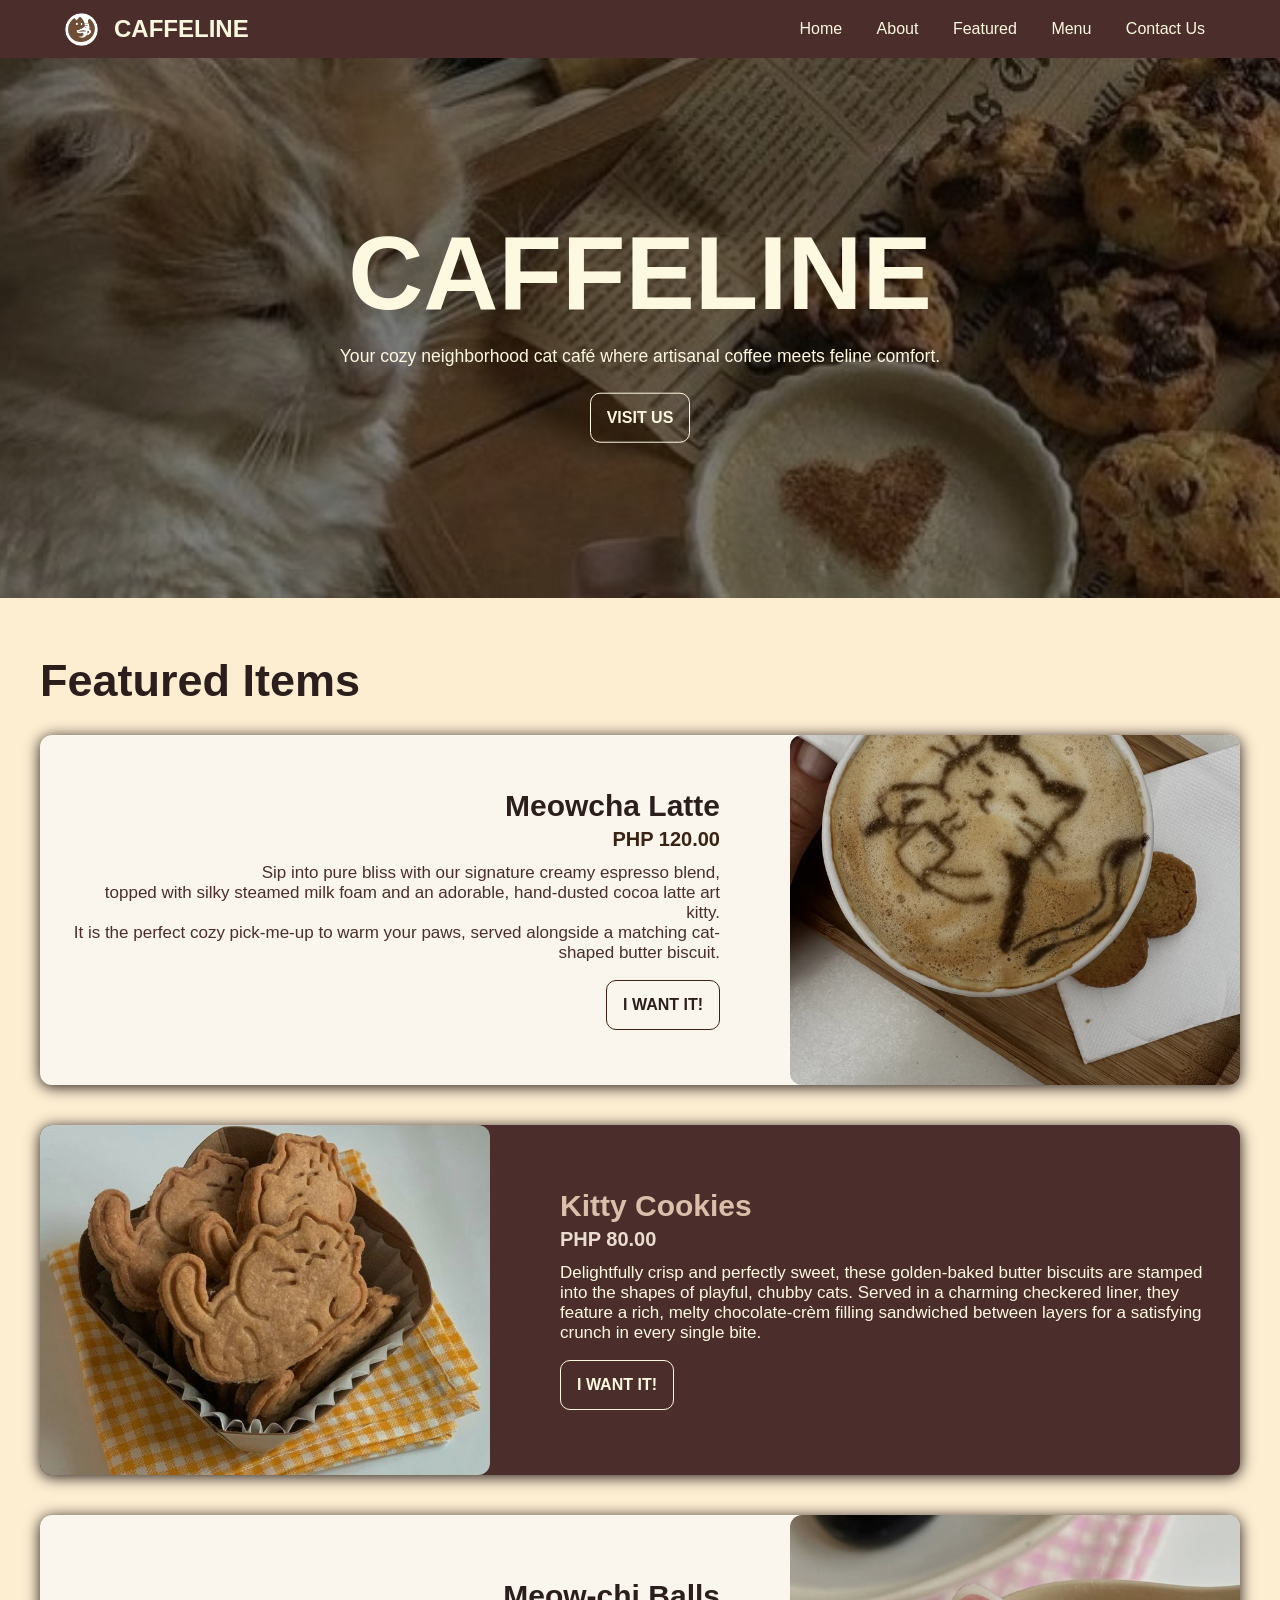
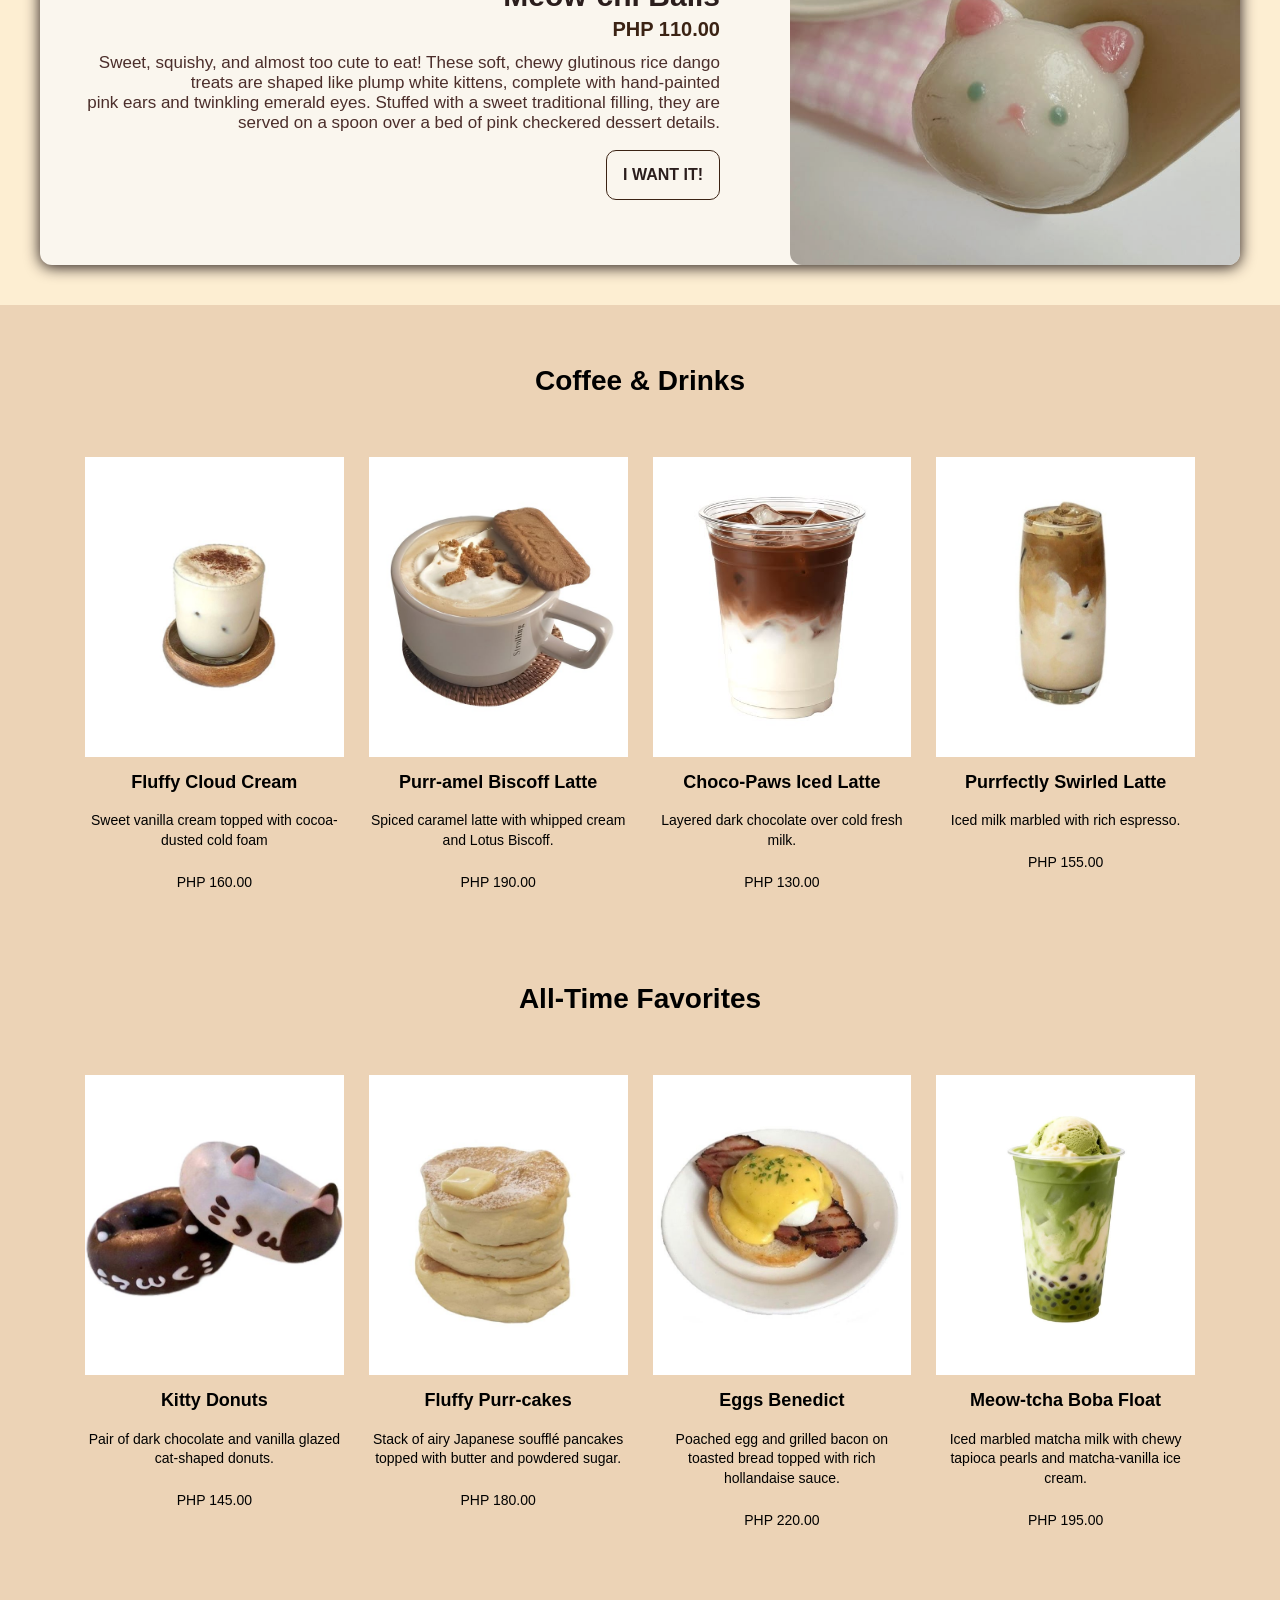
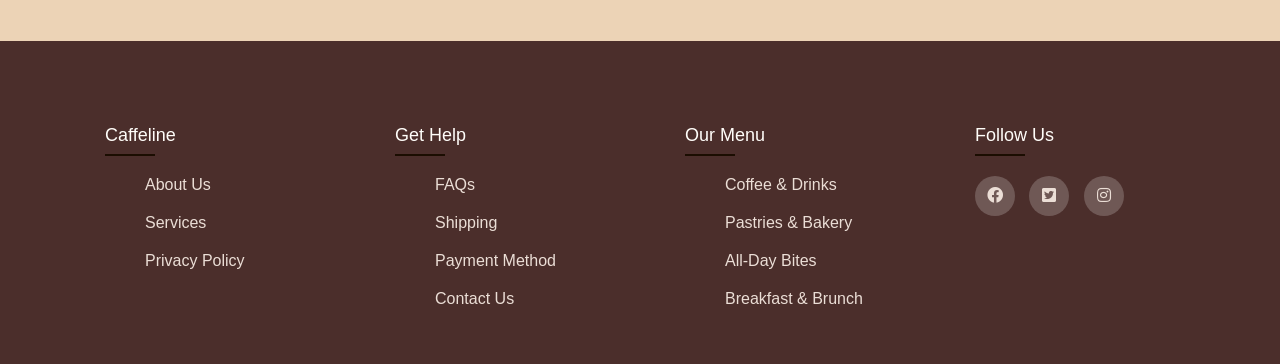
==== index.html @ 48b74e2a "Add files via upload" ====
<!DOCTYPE html>
<html lang="en">
<head>
    <meta charset="UTF-8">
    <meta name="viewport" content="width=device-width, initial-scale=1.0">
    <title>Caffeline</title>
    <link rel="stylesheet" href="caffeline.css">
    <link rel="stylesheet" href="https://use.fontawesome.com/releases/v5.8.2/css/all.css">
</head>
<body>
    <header>
        <div class="logo-container">
            <a href="#">
                <img src="Untitled design (1).png" alt="Caffeline Logo" class="logo-img">
                <span class="logo-text">CAFFELINE</span>
            </a>
        </div>

        <nav>
            <a href="#Home">Home</a>
            <a href="aboutus.html">About</a>
            <a href="#Featured-Items">Featured</a>
            <a href="#Menu">Menu</a>
            <a href="contact.html">Contact Us</a>
        </nav>
    </header>

    <section class="hero" id="Home">
        <div class="hero-container">
            <img src="hero2.jpg" alt="meow">
            
        
            <div class="hero-welcome">
                <h2>CAFFELINE</h2>
                <p>Your cozy neighborhood cat café where artisanal coffee meets feline comfort.</p>
                <button class="b">VISIT US</button>
            </div>
        </div>
    </section>

    <section class="feature" id="Featured-Items">
        <div class="feature-container">

            <div class="feature-header">
                <h2>Featured Items</h2>
            </div>
            
            <div class="feature-item">
                <div class="feature-img">
                    <img src="coffee.jpg" alt="meowcha">
                </div>
                
                <div class="feature-content">
                    <h3>Meowcha Latte</h3>
                    <h4>PHP 120.00</h4>
                    <p>Sip into pure bliss with our signature creamy espresso blend, <br> topped with silky steamed milk foam and an adorable, hand-dusted cocoa latte art kitty. <br> It is the perfect cozy pick-me-up to warm your paws, served alongside a matching cat-shaped butter biscuit.</p>
                    <button class="feature-button">I WANT IT!</button>
                </div>
            </div>

            <div class="feature-item2">
                <div class="feature-img">
                    <img src="kitty cookies.jpg" alt="cookies">
                </div>
                
                <div class="feature-content2">
                    <h3>Kitty Cookies</h3>
                    <h4>PHP 80.00</h4>
                    <p>Delightfully crisp and perfectly sweet, these golden-baked butter biscuits are stamped <br> into the shapes of playful, chubby cats. Served in a charming checkered liner, they <br> feature a rich, melty chocolate-crèm filling sandwiched between layers for a satisfying crunch in every single bite.</p>
                    <button class="feature-button2">I WANT IT!</button>
                </div>
            </div>

            <div class="feature-item">
                <div class="feature-img">
                    <img src="mochi.jpg" alt="mochi">
                </div>
                
                <div class="feature-content">
                    <h3>Meow-chi Balls</h3>
                    <h4>PHP 110.00</h4>
                    <p>Sweet, squishy, and almost too cute to eat! These soft, chewy glutinous rice dango <br> treats are shaped like plump white kittens, complete with hand-painted <br> pink ears and twinkling emerald eyes. Stuffed with a sweet traditional filling, they are served on a spoon over a bed of pink checkered dessert details.</p>
                    <button class="feature-button">I WANT IT!</button>
                </div>
            </div>
        </div>
    </section>

    <section class="Menu" id="Menu">
        <div class="menu-header">
                <h2>Coffee & Drinks</h2>
        </div>

        <div class="menu-container">

            <div class="menu-item">
                <div class="product">
                    <a href=""><img src="white.jpg" style="height: 300px;"></a>
                    <div class="overlay">
                        <button type="button" class="bruh" title="Quick Shop"><i class="far fa-eye"></i></button>
                        <button type="button" class="bruh" title="Add to Wishlist"><i class="fas fa-heart"></i></button>
                    </div>
                </div>

                <div class="product-text">
                    <h2>Fluffy Cloud Cream</h2>
                    <h4>Sweet vanilla cream topped with cocoa-dusted cold foam</h4>
                    <h5>PHP 160.00</h5>
                </div>
            </div>

            <div class="menu-item">
                <div class="product">
                    <a href=""><img src="biscoff.jpg" style="height: 300px;"></a>
                    <div class="overlay">
                        <button type="button" class="bruh" title="Quick Shop"><i class="far fa-eye"></i></button>
                        <button type="button" class="bruh" title="Add to Wishlist"><i class="fas fa-heart"></i></button>
                    </div>
                </div>

                <div class="product-text">
                    <h2>Purr-amel Biscoff Latte</h2>
                    <h4>Spiced caramel latte with whipped cream and Lotus Biscoff.</h4>
                    <h5>PHP 190.00</h5>
                </div>
            </div>

            <div class="menu-item">
                <div class="product">
                    <a href=""><img src="chocolatte.jpg" style="height: 300px;"></a>
                    <div class="overlay">
                        <button type="button" class="bruh" title="Quick Shop"><i class="far fa-eye"></i></button>
                        <button type="button" class="bruh" title="Add to Wishlist"><i class="fas fa-heart"></i></button>
                    </div>
                </div>

                <div class="product-text">
                    <h2>Choco-Paws Iced Latte</h2>
                    <h4>Layered dark chocolate over cold fresh milk.</h4>
                    <h5>PHP 130.00</h5>
                </div>
            </div>


            <div class="menu-item">
                <div class="product">
                    <a href=""><img src="coffeeice.jpg" style="height: 300px;"></a>
                    <div class="overlay">
                        <button type="button" class="bruh" title="Quick Shop"><i class="far fa-eye"></i></button>
                        <button type="button" class="bruh" title="Add to Wishlist"><i class="fas fa-heart"></i></button>
                    </div>
                </div>

                <div class="product-text">
                    <h2>Purrfectly Swirled Latte</h2>
                    <h4>Iced milk marbled with rich espresso.</h4>
                    <h5>PHP 155.00</h5>
                </div>
            </div>
        </div>

        <div class="menu-header">
            <h2>All-Time Favorites</h2>
        </div>

        <div class="menu-container">

            <div class="menu-item">
                <div class="product">
                    <a href=""><img src="meow donuts.jpg" style="height: 300px;"></a>
                    <div class="overlay">
                        <button type="button" class="bruh" title="Quick Shop"><i class="far fa-eye"></i></button>
                        <button type="button" class="bruh" title="Add to Wishlist"><i class="fas fa-heart"></i></button>
                    </div>
                </div>

                <div class="product-text">
                    <h2>Kitty Donuts</h2>
                    <h4>Pair of dark chocolate and vanilla glazed cat-shaped donuts.</h4>
                    <h5>PHP 145.00</h5>
                </div>
            </div>

            <div class="menu-item">
                <div class="product">
                    <a href=""><img src="pankek.jpg" style="height: 300px;"></a>
                    <div class="overlay">
                        <button type="button" class="bruh" title="Quick Shop"><i class="far fa-eye"></i></button>
                        <button type="button" class="bruh" title="Add to Wishlist"><i class="fas fa-heart"></i></button>
                    </div>
                </div>

                <div class="product-text">
                    <h2>Fluffy Purr-cakes</h2>
                    <h4>Stack of airy Japanese soufflé pancakes topped with butter and powdered sugar.</h4>
                    <h5>PHP 180.00</h5>
                </div>
            </div>

            <div class="menu-item">
                <div class="product">
                    <a href=""><img src="eggsbenedik.jpg" style="height: 300px;"></a>
                    <div class="overlay">
                        <button type="button" class="bruh" title="Quick Shop"><i class="far fa-eye"></i></button>
                        <button type="button" class="bruh" title="Add to Wishlist"><i class="fas fa-heart"></i></button>
                    </div>
                </div>

                <div class="product-text">
                    <h2>Eggs Benedict</h2>
                    <h4>Poached egg and grilled bacon on toasted bread topped with rich hollandaise sauce.</h4>
                    <h5>PHP 220.00</h5>
                </div>
            </div>


            <div class="menu-item">
                <div class="product">
                    <a href=""><img src="green.jpg" style="height: 300px;"></a>
                    <div class="overlay">
                        <button type="button" class="bruh" title="Quick Shop"><i class="far fa-eye"></i></button>
                        <button type="button" class="bruh" title="Add to Wishlist"><i class="fas fa-heart"></i></button>
                    </div>
                </div>

                <div class="product-text">
                    <h2>Meow-tcha Boba Float</h2>
                    <h4>Iced marbled matcha milk with chewy tapioca pearls and matcha-vanilla ice cream.</h4>
                    <h5>PHP 195.00</h5>
                </div>
            </div>

        </div>
    </section>


    <footer class="footer" id="Contact">
        <div class="footer-container">
           <div class="row">
                <div class="footer-deets">
                    <h4>Caffeline</h4>
                    <ul>
                        <li><a href="#">About us</a></li>
                        <li><a href="#">Services</a></li>
                        <li><a href="#">Privacy Policy</a></li>
                    </ul>
                </div> 
                
                <div class="footer-deets">
                    <h4>Get Help</h4>
                    <ul>
                        <li><a href="#">FAQs</a></li>
                        <li><a href="#">Shipping</a></li>
                        <li><a href="#">Payment Method</a></li>
                        <li><a href="#">Contact Us</a></li>
                    </ul>
                </div>

                <div class="footer-deets">
                    <h4>Our Menu</h4>
                    <ul>
                        <li><a href="#">Coffee & Drinks</a></li>
                        <li><a href="#">Pastries & Bakery</a></li>
                        <li><a href="#">All-Day Bites</a></li>
                        <li><a href="#">Breakfast & Brunch</a></li>
                    </ul>
                </div>

                <div class="footer-deets">
                    <h4>Follow Us</h4>
                    <div class="social-links">
                        <a href="#"><i class="fab fa-facebook text-white mx-0"></i></a>
					    <a href="#"><i class="fab fa-twitter-square text-white mx-4"></i></a>
					    <a href="#"><i class="fab fa-instagram text-white"></i></a>
                    </div>
                </div>  
            </div>
        </div>
    </footer>

</body>
</html>
---- caffeline.css ----
.container{
    display: grid;
    grid-template-rows: 1fr 1fr 1fr;
    gap: 15px;
}

body{
    font-family:'Lucida Sans', 'Lucida Sans Regular', 'Lucida Grande', 'Lucida Sans Unicode', Geneva, Verdana, sans-serif;
    margin: 0;
    background-color: rgb(253, 238, 210);
}

header{
    display: flex;
    justify-content: space-between;
    align-items: center;
    background-color: #4B2E2B;
    padding: 10px;
}

nav a{
    text-decoration: none;
    display: inline-block;
    padding: 10px 10px;
    margin-left: 10px;
    border-radius: 5px;
    background-color: #4B2E2B;
    color: rgb(253, 248, 224);
    transition: background-color 0.3s ease, color 0.3s ease;
}

nav a:hover{
    background-color: #201514;
}

header nav{
    margin-right: 55px;
}

.logo-container a{
    display: flex;
    align-items: center;
    text-decoration: none;
}

.logo-img {
    height: 35px;
    width: auto;
    margin-right: 10px;
    margin-left: 54px;
}

.logo-text {
    font-family: 'Lucida Sans', 'Lucida Sans Regular', 'Lucida Grande', 'Lucida Sans Unicode', Geneva, Verdana, sans-serif;
    font-size: 24px;
    font-weight: bold;
    color: rgb(253, 248, 224);
    margin-left: 5px;
}

header a{
    color: rgb(253, 248, 224);
    font-family: 'Lucida Sans', 'Lucida Sans Regular', 'Lucida Grande', 'Lucida Sans Unicode', Geneva, Verdana, sans-serif;
    text-decoration: none;
}

.hero{
    width: 100%;
    color: rgb(253, 248, 224);
}

.hero-container{
    position: relative;
    width: 100%;
    height: 60vh;
    overflow: hidden;
}

.hero-container img {
  width: 100%;
  height: 100%;
  display: block;
  filter: blur(2px);
  filter: brightness(0.5);
  object-fit: cover;
  object-position: center;

}

.hero-welcome {
    position: absolute;
    top: 50%;
    left: 50%;
    transform: translate(-50%, -50%); 
    display: flex;
    flex-direction: column;
    align-items: center;
    justify-content: center;
    gap: 8px; 
    
    text-align: center;
    width: 90%; 
    box-sizing: border-box;
}

.hero-welcome h2 {
    font-family: 'Lucida Sans', 'Lucida Sans Regular', 'Lucida Grande', 'Lucida Sans Unicode', Geneva, Verdana, sans-serif;
    font-size: clamp(3.5rem, 10vw, 6.5rem); 
    margin: 0;
    margin-bottom: -25px;
    color: rgb(253, 248, 224);
}

.hero-welcome p {
    font-family: 'Trebuchet MS', 'Lucida Sans Unicode', 'Lucida Grande', 'Lucida Sans', Arial, sans-serif;
    font-size: clamp(0.75rem, 2vw, 1.1rem);
    margin-top: 30px;
    
}

.b {
    appearance: none;
    background-color: transparent;
    border: 1px solid rgb(253, 248, 224);
    border-radius: 10px;
    box-sizing: border-box;
    color: rgb(253, 248, 224);
    cursor: pointer;
    display: inline-block;
    font-family: 'Trebuchet MS', 'Lucida Sans Unicode', 'Lucida Grande', 'Lucida Sans', Arial, sans-serif;
    font-size: 16px;
    font-weight: 600;
    line-height: normal;
    margin: 0;
    min-height: 50px;
    min-width: 0;
    outline: none;
    padding: 8px 16px;
    text-align: center;
    text-decoration: none;
    transition: all 300ms cubic-bezier(.23, 1, 0.32, 1);
    user-select: none;
    -webkit-user-select: none;
    touch-action: manipulation;
    width: auto;
}

.b:disabled {
    pointer-events: none;
}

.b:hover {
    color: #201514;
    background-color:rgb(253, 248, 224);
    box-shadow: rgba(31, 28, 28, 0.25) 0 8px 15px;
    transform: translateY(-2px);
}

.b:active {
    box-shadow: none;
    transform: translateY(0);
}

.about{
    background-color:rgb(253, 248, 224);
    padding: 40px 1%;
}

.about-container{
    display: flex;
    align-items: center;
    justify-content: space-between;
    gap: 40px;
    max-width: 1200px;
    margin: 0 auto;
    color: #4B2E2B;

}

.about-image, .about-content{
    flex: 1;
}

.about-image img {
    width: 100%;
    height: auto;
    border-radius: 12px;
    box-shadow: 0 6px 18px #201514;
    filter: brightness(0.9)
}

.about-content {
    margin-top: -50px;
}

.about-content h2{
    font-family:'Lucida Sans', 'Lucida Sans Regular', 'Lucida Grande', 'Lucida Sans Unicode', Geneva, Verdana, sans-serif;
    font-size: 50px;
    color: #2b1e1d;
}

.about-content p{
    font-family: 'Trebuchet MS', 'Lucida Sans Unicode', 'Lucida Grande', 'Lucida Sans', Arial, sans-serif;
    margin-top: -30px;
    font-size: 17px;
}

.feature-box {
    display: grid;
    grid-template-columns: repeat(3, 1fr);
    gap: 15px;
    margin-top: 30px;
}

.feature-card {
    background-color: #dbbfaa;
    border: 1px solid #ebdcd0;
    border-radius: 12px;
    padding: 16px 10px;
    text-align: center;
    box-shadow: 0 4px 12px rgba(0, 0, 0, 0.03);
    transition: transform 0.2s ease, box-shadow 0.2s ease;
}

.feature-card:hover {
    transform: translateY(-4px);
    box-shadow: 0 8px 18px rgba(0, 0, 0, 0.08);
}

.card-icon {
    font-size: 1.5rem;
    display: block;
    margin-bottom: 6px;
}

.card-text {
    font-size: 0.85rem;
    font-weight: 700;
    color: #3b2314;
    display: block;
    line-height: 1.3;
}

.contact {
  background-color: rgb(253, 238, 210); 
  font-family: 'Trebuchet MS', 'Lucida Sans Unicode', 'Lucida Grande', 'Lucida Sans', Arial, sans-serif;
  color: #4a4a4a;
  padding: 2.5rem;
  display: flex;
  justify-content: center;
}

.contact-container {
  background-color: #f7f4f2; 
  width: 100%;
  max-width: 1100px;
  padding: 4rem 5rem;
  display: grid;
  grid-template-columns: 1fr 1.2fr;
  gap: 4rem;
  align-items: start;
  box-shadow: 0 10px 30px rgba(0, 0, 0, 0.05);
}


.contact-info h1 {
  font-family: 'Trebuchet MS', 'Lucida Sans Unicode', 'Lucida Grande', 'Lucida Sans', Arial, sans-serif;
  font-size: 2.8rem;
  font-weight: 600;
  color: #724017;
  margin-bottom: 1rem;
  line-height: 1.15;
}

.contact-info h3 {
  font-family: 'Lucida Sans', 'Lucida Sans Regular', 'Lucida Grande', 'Lucida Sans Unicode', Geneva, Verdana, sans-serif;
  font-size: 1.1rem;
  font-weight: 400;
  color: #8c4327;
  margin-bottom: 1.5rem;
}

.contact-info p {
  font-size: 0.85rem;
  line-height: 1.7;
  color: #777;
  max-width: 28ch;
  margin-bottom: 4.5rem;
}

.contact-detail {
  display: flex;
  flex-direction: column;
  gap: 1.2rem;
}

.detail-row {
  display: flex;
  align-items: center;
  gap: 1.2rem;
}

.detail-row > i {
  font-size: 1.2rem;
  color: #333;
  width: 20px;
  text-align: center;
}

.detail-row a {
  font-size: 0.85rem;
  color: #4a4a4a;
  text-decoration: underline;
}

.social-icons {
  display: flex;
  align-items: center;
  gap: 0.6rem;
}

.social-icons a {
  display: inline-flex;
  justify-content: center;
  align-items: center;
  width: 24px;
  height: 24px;
  background-color: #1a1a1a;
  color: #fff;
  border-radius: 50%;
  font-size: 0.75rem;
  text-decoration: none;
  transition: background-color 0.2s ease;
}

.social-icons a:hover {
  background-color: #8c4327;
}

.contact-form-container {
  margin-top: 2.5rem;
}

.contact-form .name-row {
  display: grid;
  grid-template-columns: 1fr 1fr;
  gap: 1.2rem 1rem;
}

.form-set {
  display: flex;
  flex-direction: column;
  gap: 0.4rem;
}

.form-set:nth-child(3),
.form-set:nth-child(4),
.form-button {
  grid-column: span 2;
}

.form-set label {
  font-size: 0.8rem;
  color: #555;
}

.form-set input,
.form-set textarea {
  width: 100%;
  background-color: transparent;
  border: 1px solid #666;
  padding: 0.6rem;
  font-family: inherit;
  font-size: 0.9rem;
  color: #333;
  outline: none;
  box-sizing: border-box;
}

.form-set textarea {
  resize: vertical;
}

.form-set input:focus,
.form-set textarea:focus {
  border-color: #8c4327;
}

.form-button {
  display: flex;
  justify-content: flex-end;
  margin-top: 0.2rem;
}

.submit-btn {
  background-color: #8c4327;
  color: #fff;
  border: none;
  padding: 0.65rem 2.5rem;
  font-size: 0.85rem;
  cursor: pointer;
  transition: background-color 0.2s ease;
}

.submit-btn:hover {
  background-color: #6e331c;
}


.feature {
    padding: 20px 1%;
    padding-bottom: 40px;
}

.feature-content, .feature-content2 {
    padding: 30px;
    box-sizing: border-box;
}

.feature-header {
    font-family: 'Trebuchet MS', 'Lucida Sans Unicode', 'Lucida Grande', 'Lucida Sans', Arial, sans-serif;
    font-size: 30px;
    color: #2b1e1d;
    margin-bottom: -50px;
}

.feature-item {
    background-color: #FAF6EE;
    border-radius: 12px;
    box-shadow: 0 2px 15px #201514;
}

.feature-container {
    display: flex;
    flex-direction: column;
    gap: 40px;
    max-width: 1200px;
    margin: 0 auto;
    color: #4B2E2B;
}

.feature-item , .feature-item2 {
    display: flex;
    align-items: center;
    justify-content: center;
    gap: 40px;
    width: 100%;
}

.feature-item2 {
    background-color: #4B2E2B;
    border-radius: 12px;
    box-shadow: 0 2px 15px #201514;
    color: rgb(253, 248, 224);  
}

.feature-content2 h3{
    font-size: 30px;
    margin: 0;
    color: #dbbfaa;
    
}

.feature-content2 h4 {
    font-family: 'Trebuchet MS', 'Lucida Sans Unicode', 'Lucida Grande', 'Lucida Sans', Arial, sans-serif;
    font-size: 20px;
    color: #ebdcd0;
    margin-top: 5px;
    margin-bottom: -5px;
}


.feature-content2 p{
    font-family: 'Trebuchet MS', 'Lucida Sans Unicode', 'Lucida Grande', 'Lucida Sans', Arial, sans-serif;
    font-size: 17px;
}


.feature-button2 {

    appearance: none;
    background-color: transparent;
    border: 1px solid rgb(253, 248, 224);
    border-radius: 10px;
    box-sizing: border-box;
    color: rgb(253, 248, 224);
    cursor: pointer;
    display: inline-block;
    font-family: 'Trebuchet MS', 'Lucida Sans Unicode', 'Lucida Grande', 'Lucida Sans', Arial, sans-serif;
    font-size: 16px;
    font-weight: 600;
    line-height: normal;
    margin: 0;
    min-height: 50px;
    min-width: 0;
    outline: none;
    padding: 8px 16px;
    text-align: center;
    text-decoration: none;
    transition: all 300ms cubic-bezier(.23, 1, 0.32, 1);
    user-select: none;
    -webkit-user-select: none;
    touch-action: manipulation;
    width: auto;
}

.feature-button2:disabled {
    pointer-events: none;
}

.feature-button2:hover {
    color: #201514;
    background-color:rgb(253, 248, 224);
    box-shadow: rgba(31, 28, 28, 0.25) 0 8px 15px;
    transform: translateY(-2px);
}

.feature-button2:active {
    box-shadow: none;
    transform: translateY(0);
}


.feature-img img{
    display: block;
    width: 450px;
    height: 350px;
    object-fit: cover;
    border-radius: 12px;
    filter: brightness(0.9);
}

.feature-content {
    text-align: right;
}

.feature-content h3 {
    font-size: 30px;
    margin: 0;
    color: #2b1e1d;
}

.feature-content h4 {
    font-family: 'Trebuchet MS', 'Lucida Sans Unicode', 'Lucida Grande', 'Lucida Sans', Arial, sans-serif;
    font-size: 20px;
    color: #3b2314;
    margin-top: 5px;
    margin-bottom: -5px;
}

.feature-content p{
    font-family: 'Trebuchet MS', 'Lucida Sans Unicode', 'Lucida Grande', 'Lucida Sans', Arial, sans-serif;
    font-size: 17px;

}

.feature-item:nth-child(even) {
    flex-direction: row-reverse;
}

.feature-button {

    appearance: none;
    background-color: transparent;
    border: 1px solid #3b2314;
    border-radius: 10px;
    box-sizing: border-box;
    color: #2b1e1d;
    cursor: pointer;
    align-items: right;
    font-family: 'Trebuchet MS', 'Lucida Sans Unicode', 'Lucida Grande', 'Lucida Sans', Arial, sans-serif;
    font-size: 16px;
    font-weight: 600;
    line-height: normal;
    margin: 0;
    min-height: 50px;
    min-width: 0;
    outline: none;
    padding: 8px 16px;
    text-align: center;
    text-decoration: none;
    transition: all 300ms cubic-bezier(.23, 1, 0.32, 1);
    user-select: none;
    -webkit-user-select: none;
    touch-action: manipulation;
    width: auto;
}

.feature-button:disabled {
    pointer-events: none;
}

.feature-button:hover {
    color: #201514;
    background-color:#4B2E2B;
    box-shadow: rgba(31, 28, 28, 0.25) 0 8px 15px;
    transform: translateY(-2px);
}

.feature-button:active {
    box-shadow: none;
    transform: translateY(0);
}

.Menu{
    background-color:#ecd3b6;
    padding-bottom: 20px;
    padding-top: 20px;
}

.menu-container {
    max-width: 1150px;
    margin: 40px auto; 
    padding: 20px 20px;
    box-sizing: border-box;
    
}

.menu-header h2 {
    font-size: 28px;
    margin-bottom: 20px;
    margin-top: 40px;
    text-align: center; 
}

.menu-container {
    display: flex;
    justify-content: center;
    gap: 25px;
    flex-wrap: wrap;
}

.menu-item {
    flex: 1;
    min-width: 220px;
}

.product {
    position: relative;
    overflow: hidden;
    background-color: #ffffff;
}

.product img {
    width: 100%;
    height: 280px;
    object-fit: cover;
    display: block;
}

.product-text {
    font-family: 'Trebuchet MS', 'Lucida Sans Unicode', 'Lucida Grande', 'Lucida Sans', Arial, sans-serif;
    text-align: center;
    margin-top: 15px;
}

.product-text h2 {
    font-size: 18px;
    font-weight: bold;
    margin-bottom: 5px;
}

.product-text h4 {
    font-size: 14px;
    font-weight: normal;
    line-height: 1.4;
    margin-bottom: 6px;
}

.product-text h5 {
    font-size: 14px;
    font-weight: normal;
    padding-bottom: 10px;
}

.overlay{
    display: block;
    opacity: 0;
    position: absolute;
    top: 10%;
    margin-left: 0;
    width: 50px;
}

.product:hover .overlay {
    opacity: 1;
    transition: 1s;
    transform: translateY(-20px);
} 

.product:hover {
opacity: 1;
transition: 1s;
transform: translateY(-20px);
}

.product:hover:before {
opacity: 1;
}

.overlay .fa{
cursor: pointer;
background-color: #E1E1DF; 
color: #000000;
height: 35px;
width: 35px;
font-size: 20px;
padding: 20 px;
margin: 10%;
margin-bottom: 5%;
}

.overlay .bruh{
background: transparent;
border: none ;
box-shadow: none;
}

.row{
    margin-top: 20px;
    margin-right: 1px;
}       

.row{
    display: flex;
    flex-wrap: nowrap;
    justify-content: center;
    gap: 60px;
    max-width: 1200px;
    margin: 20px auto 0;
}

.footer-deets {
    flex: 0 1 200px;
}

.footer {
    background-color: #4B2E2B;
    padding: 40px 20px;
}

.footer ul {
    list-style-type: none;
}

.footer-deets {
    width: 25%;
    padding: 0 15px;
}

.footer-deets h4{
    font-family: 'Lucida Sans', 'Lucida Sans Regular', 'Lucida Grande', 'Lucida Sans Unicode', Geneva, Verdana, sans-serif;
    font-size: 18px;
    color: #fffdf9;
    text-transform: capitalize;
    margin-bottom: 30px;
    font-weight: 500;
    position: relative;
}

.footer-deets h4::before{
    content: '';
    position: absolute;
    left: 0;
    bottom: -10px;
    background-color: #1b0d01;
    height: 2px;
    box-sizing: border-box;
    width: 50px;
}

.footer-deets ul li:not(:last-child){
    margin-bottom: 20px;
}

.footer-deets ul li a{
    font-family: 'Trebuchet MS', 'Lucida Sans Unicode', 'Lucida Grande', 'Lucida Sans', Arial, sans-serif;
    font-size: 16px;
    text-transform: capitalize;
    color: #ffffff;
    text-decoration: none;
    color: #ebded6;
    display: block;
    transition: all 0.3s ease;
}

.footer-deets ul li a:hover{
color: #FEFEFE;
padding-left: 8px;
}

.footer-deets .social-links a{
display: inline-block;
height: 40px;
width: 40px;
background-color: rgba(255,255,255,0.2);
margin: 0 10px 10px 0;
text-align: center;
line-height: 40px;
border-radius: 50%;
color: #ebded6;
transition: all 0.3s ease;
}

.footer-deets .social-links a:hover{
color: #1b0d01;
background-color: #ffffff;
}

@media (max-width: 600px) {
    header {
        flex-direction: column;
        text-align: center;
    }

    .hero-container {
        height: 50vh;
    }

    .menu-container {
        grid-template-columns: 1fr;
    }

    .feature-box {
        grid-template-columns: 1fr;
    }

    .contact-container {
        padding: 1.5rem;
    }

    .contact-form .name-row {
        grid-template-columns: 1fr;
    }

    .form-set:nth-child(3),
    .form-set:nth-child(4),
    .form-button {
        grid-column: span 1;
    }

    .row {
        grid-template-columns: 1fr;
    }
}
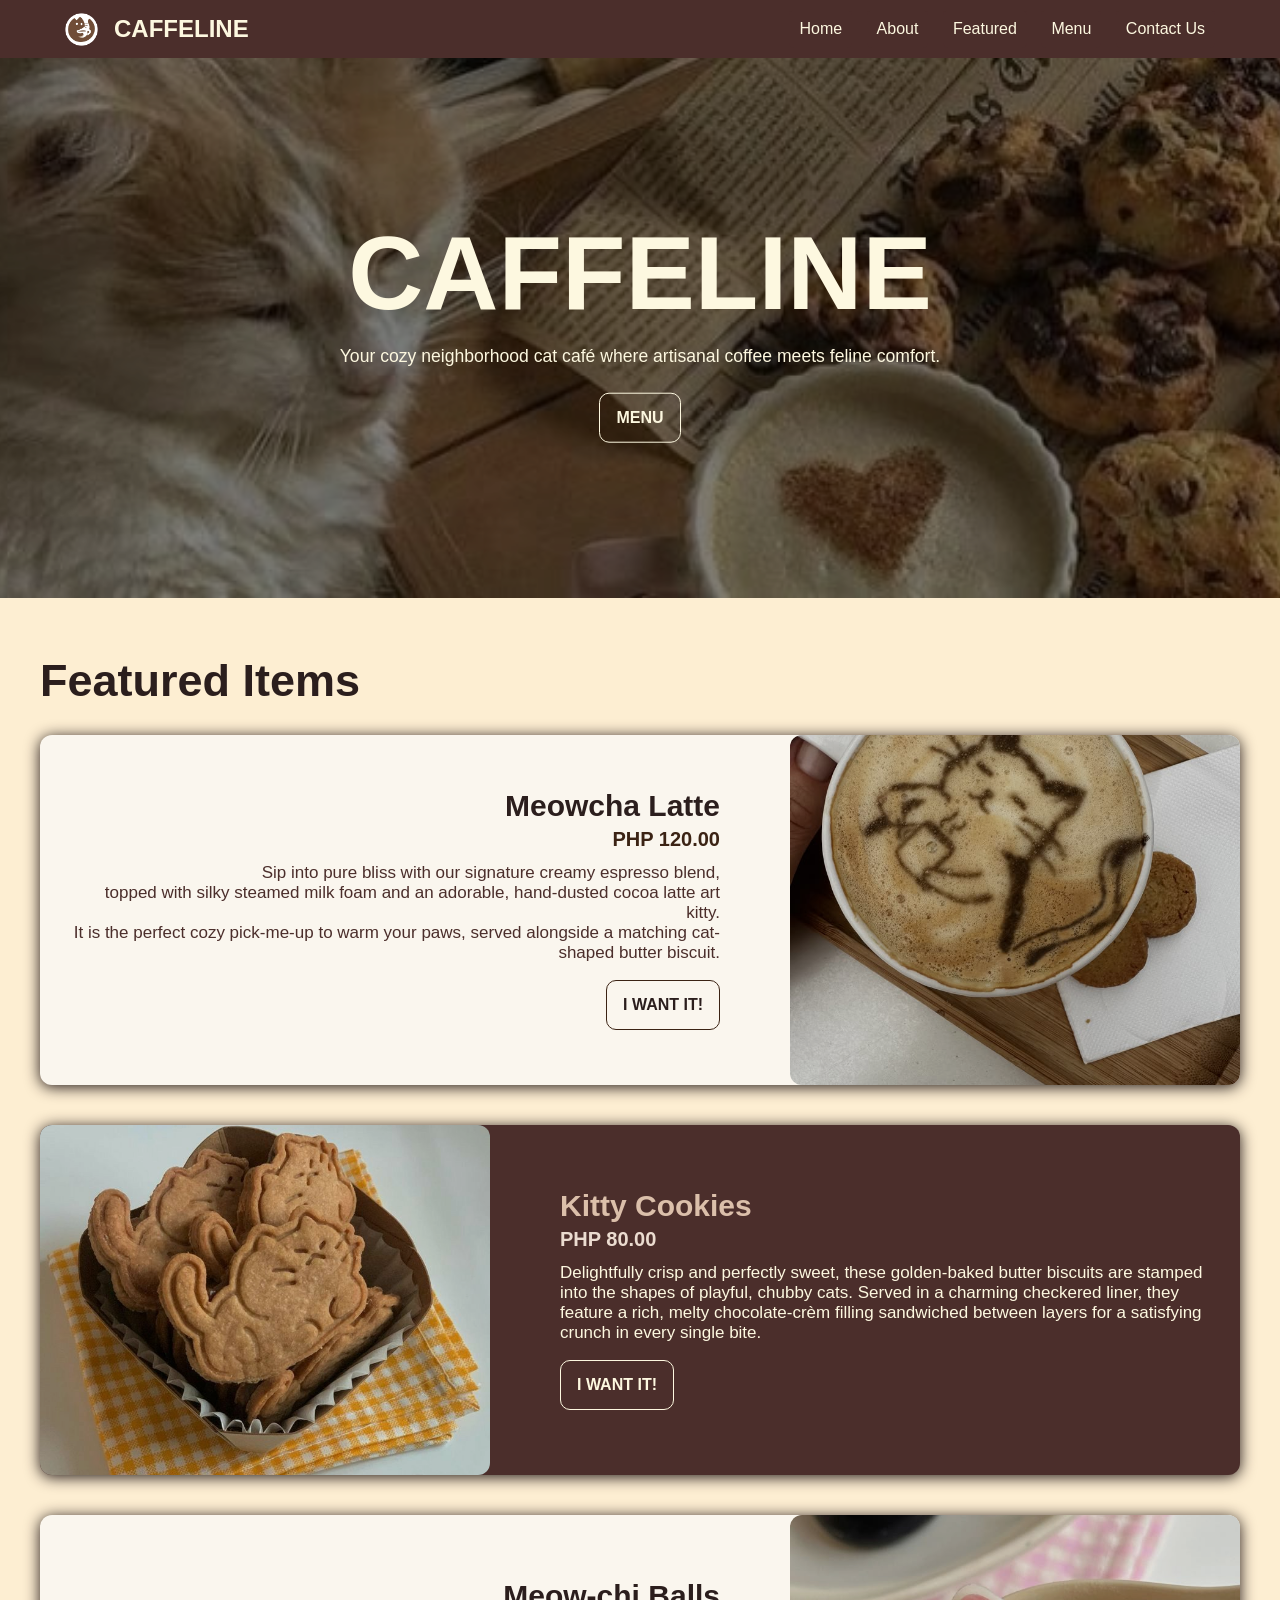
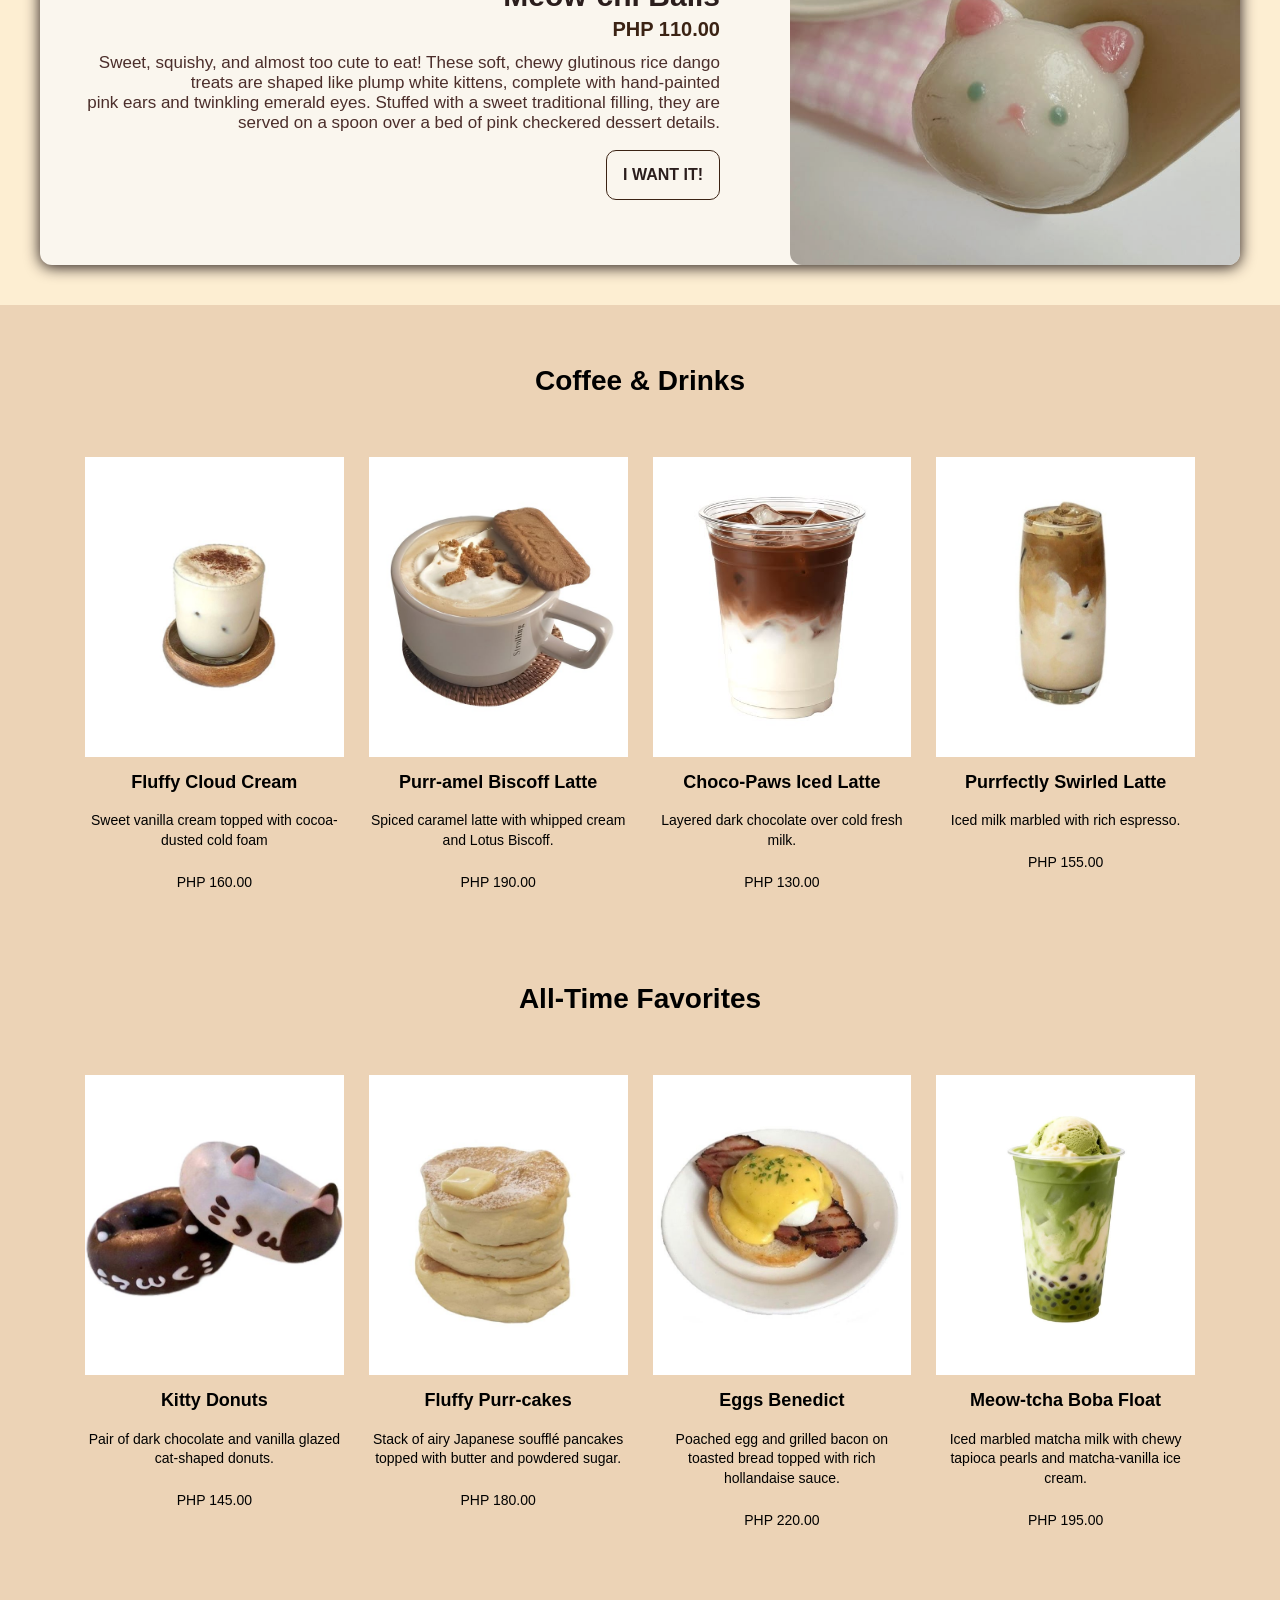
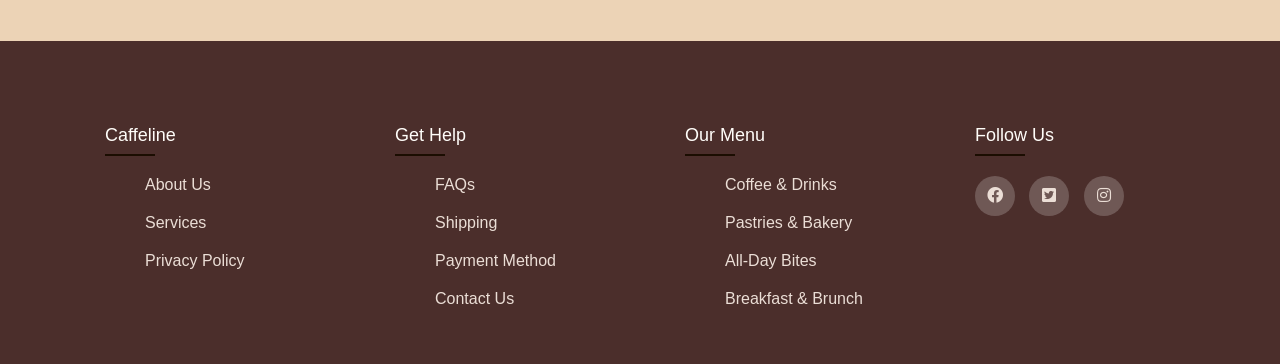
==== commit 2d51e257: "Update index.html" ====
--- a/index.html
+++ b/index.html
@@ -33,7 +33,7 @@
             <div class="hero-welcome">
                 <h2>CAFFELINE</h2>
                 <p>Your cozy neighborhood cat café where artisanal coffee meets feline comfort.</p>
-                <button class="b">VISIT US</button>
+                <button class="b">MENU</button>
             </div>
         </div>
     </section>
@@ -279,4 +279,4 @@
     </footer>
 
 </body>
-</html>+</html>
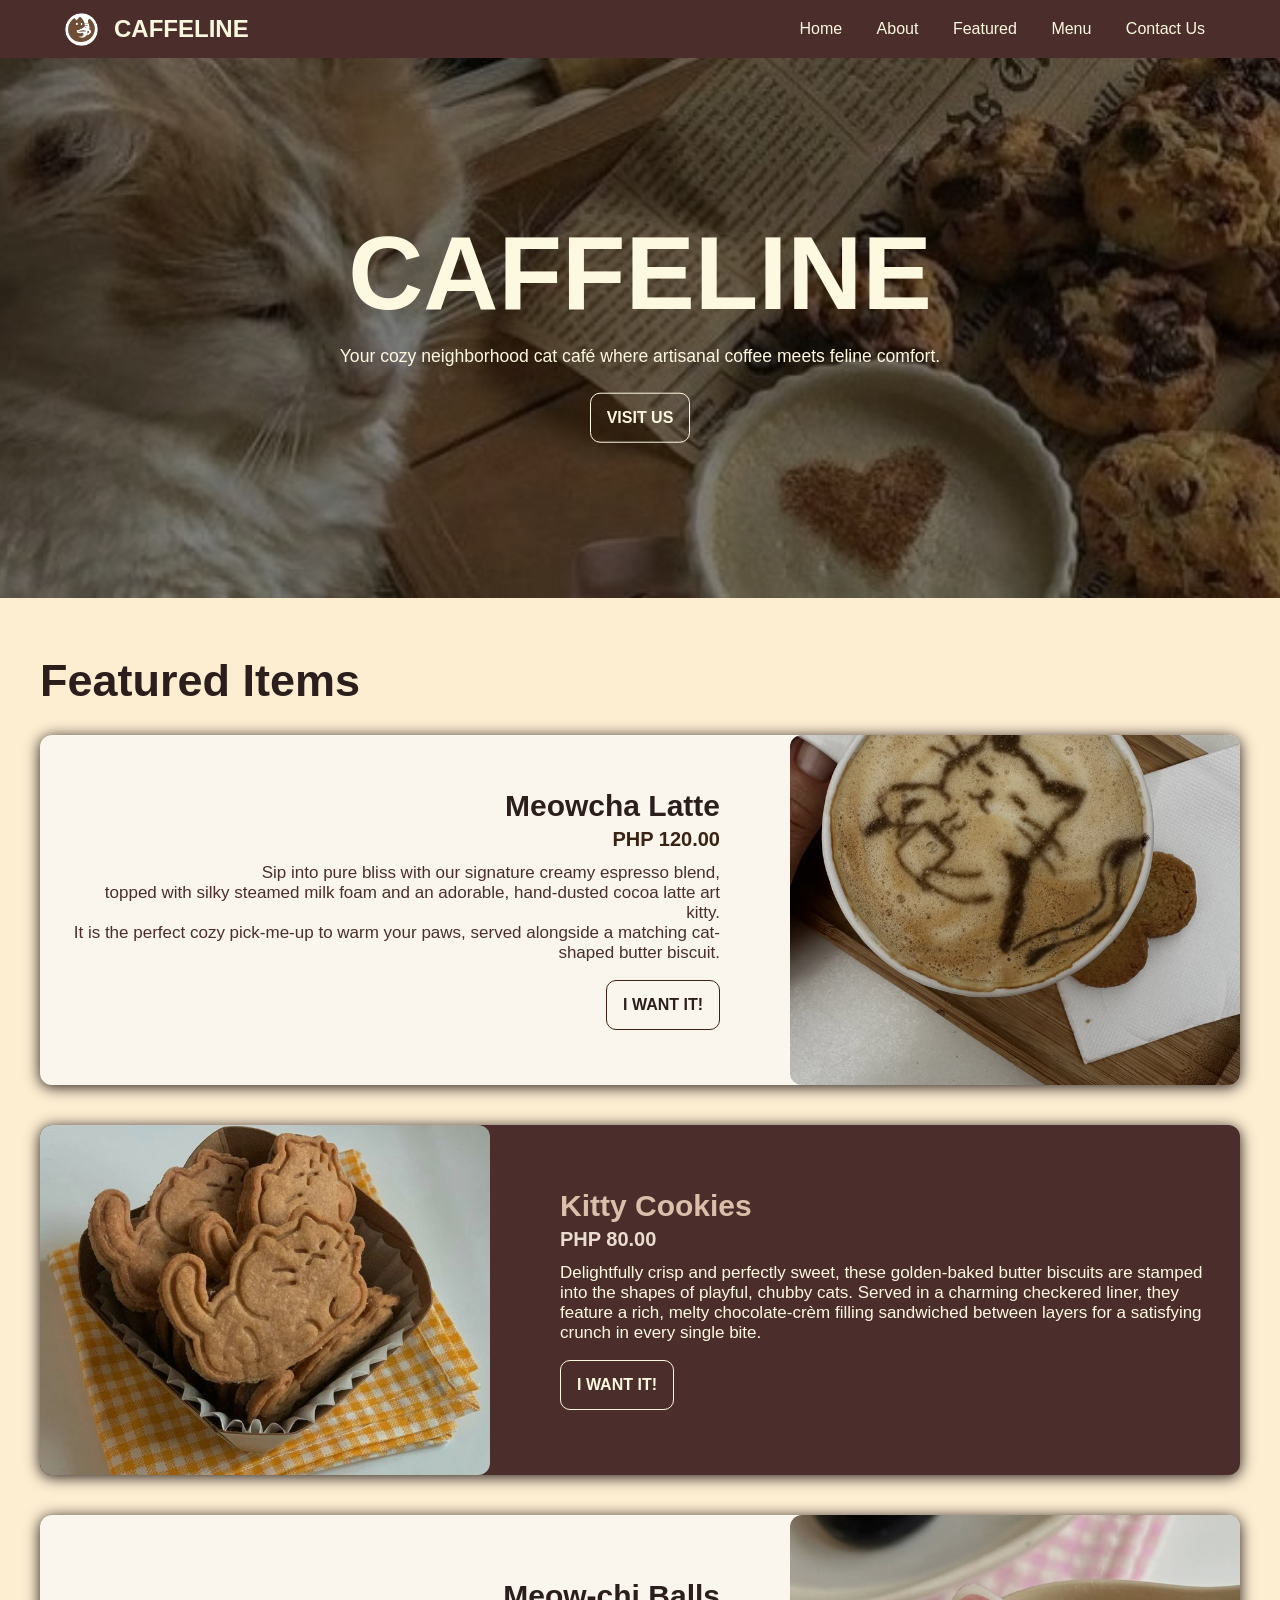
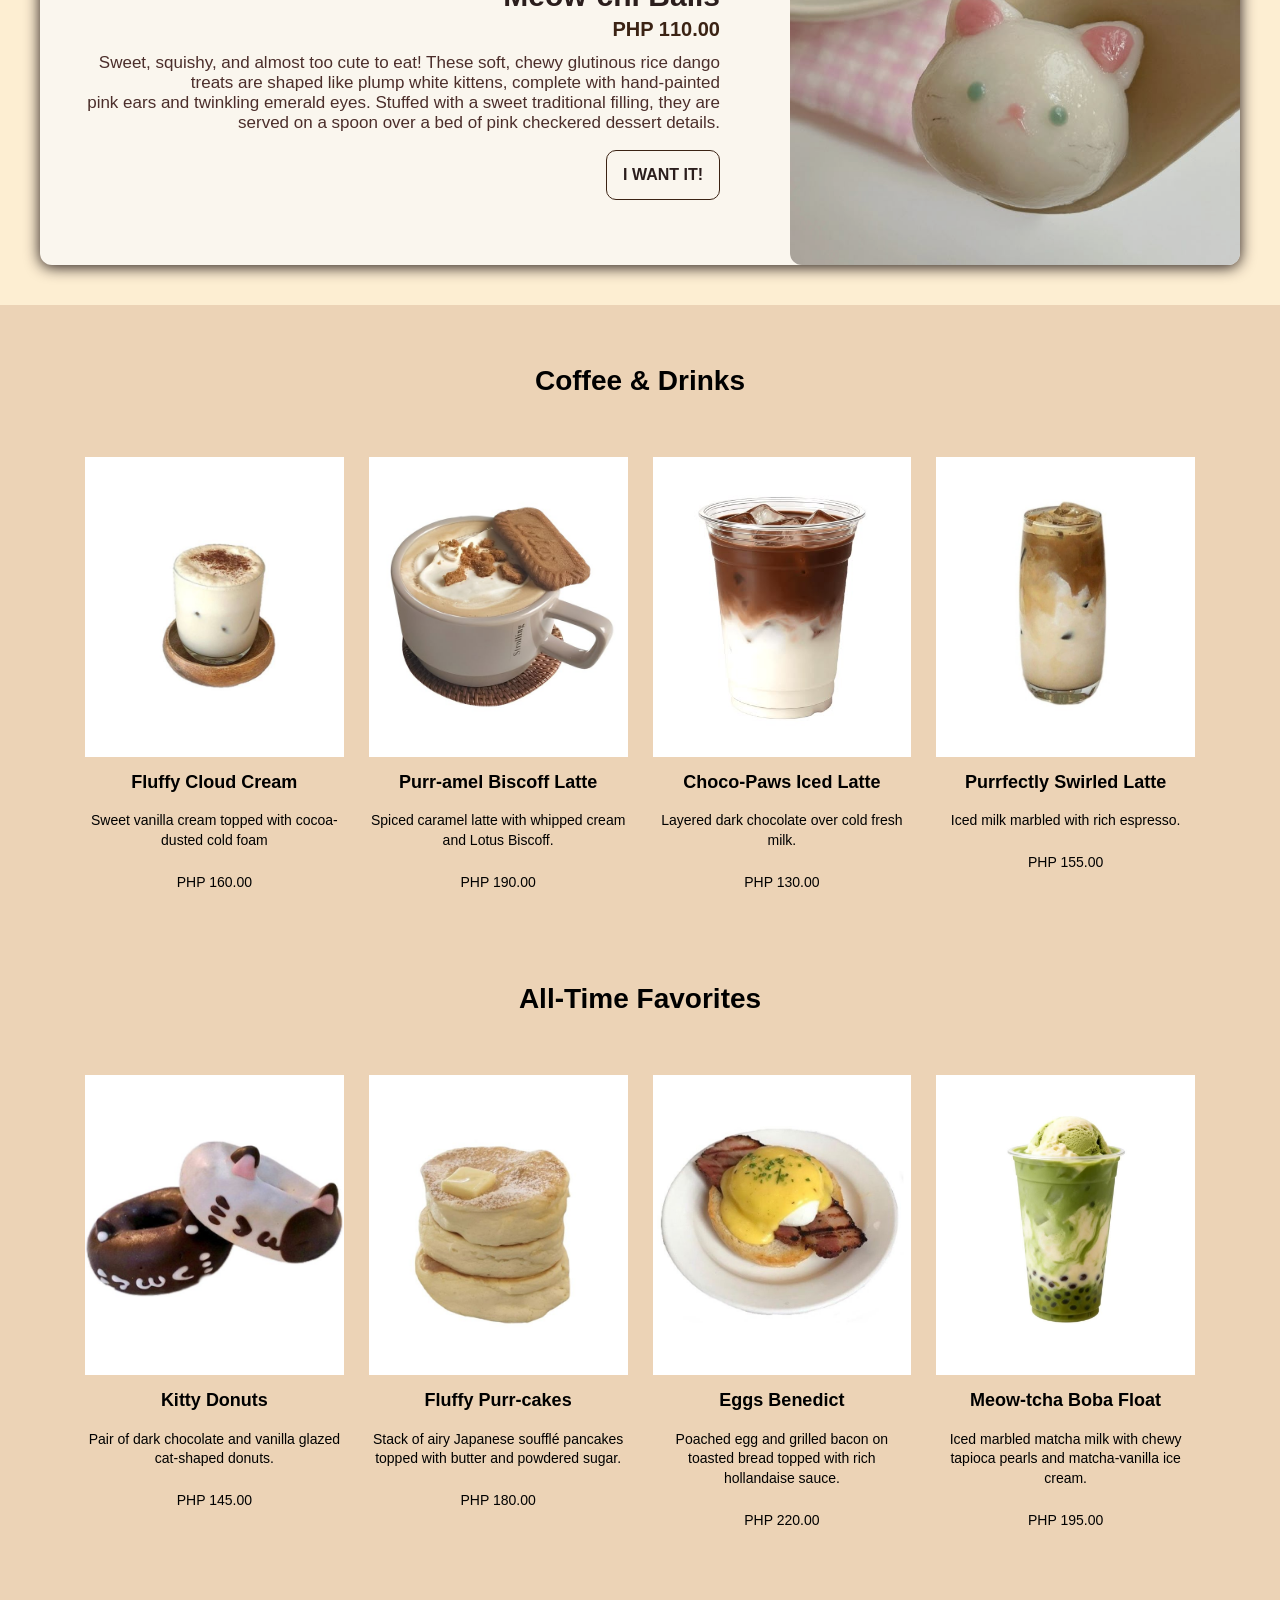
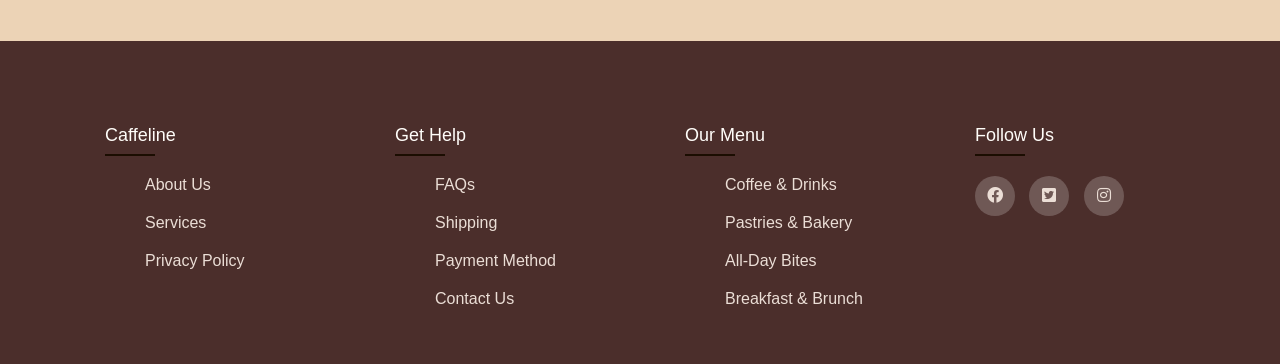
==== commit d77c7708: "Revise index.html for Caffeline website Updated the HTML structure and content for the Caffeline web" ====
--- a/index.html
+++ b/index.html
@@ -33,7 +33,7 @@
             <div class="hero-welcome">
                 <h2>CAFFELINE</h2>
                 <p>Your cozy neighborhood cat café where artisanal coffee meets feline comfort.</p>
-                <button class="b">MENU</button>
+                <button class="b">VISIT US</button>
             </div>
         </div>
     </section>
